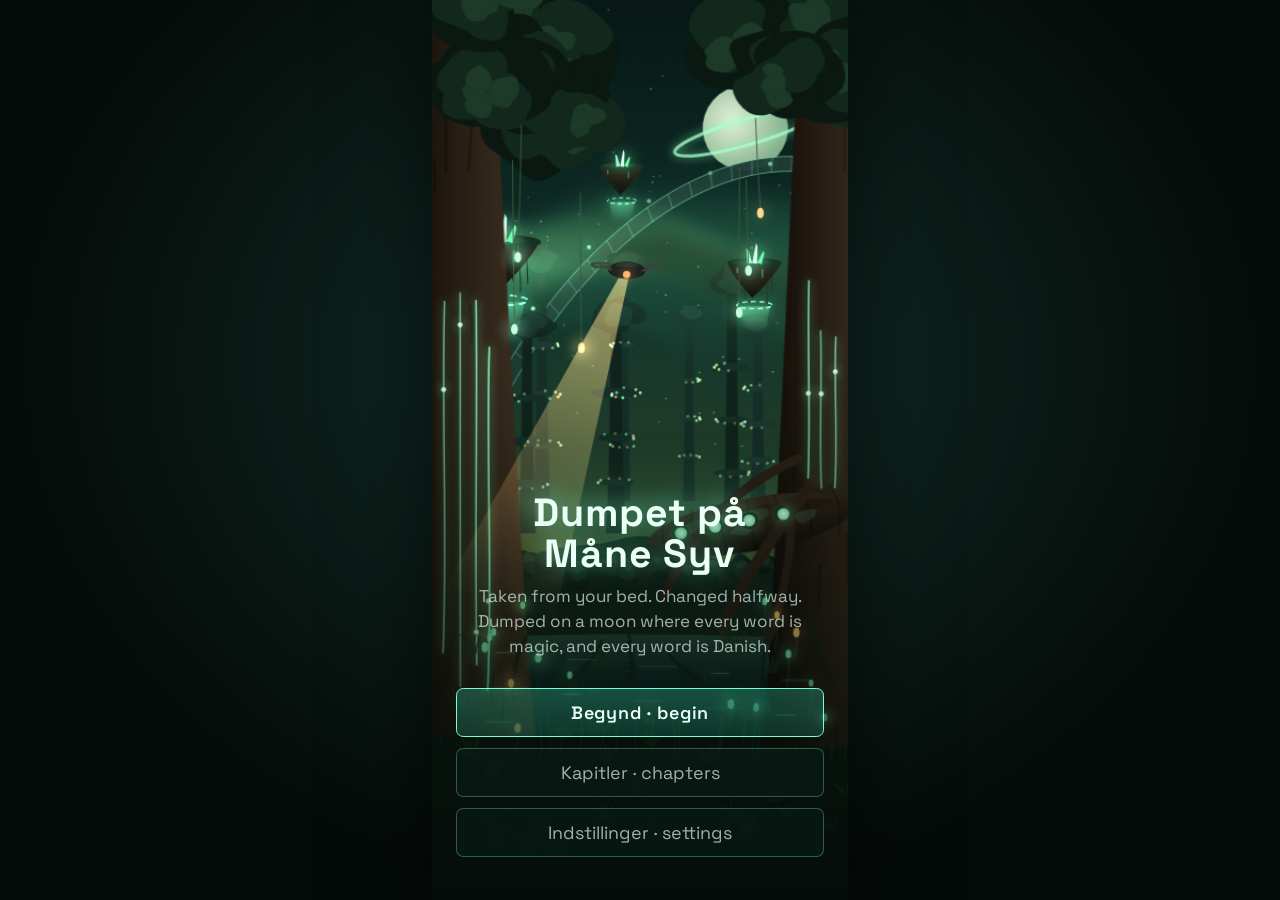
==== ny/index.html @ 755c35b2 "Put the original game back at the main address; the new version moves to ny/ Co-Authored-By: Claude " ====
<!doctype html>
<html lang="en">
<head>
<meta charset="utf-8">
<meta name="viewport" content="width=device-width, initial-scale=1, viewport-fit=cover, user-scalable=no">
<meta name="theme-color" content="#0b1712">
<title>Dumpet på Måne Syv</title>
<link rel="manifest" href="manifest.webmanifest">
<link rel="icon" href="icon.svg">
<link rel="stylesheet" href="css/game.css">
</head>
<body>
<div id="app">
  <div id="stage">
    <canvas id="cv" aria-label="The game world" role="img"></canvas>
    <div id="ui">
      <div id="hud" hidden>
        <button id="bMenu" class="hb" aria-label="Menu"><span></span><span></span><span></span></button>
        <div id="where"></div>
        <div id="kraft" title="Ordkraft: word power"><b>ORDKRAFT</b><i><u></u></i></div>
        <button id="bBook" class="hb txt" aria-label="Word book">Ord</button>
      </div>
      <div id="panel" hidden></div>
      <div id="sheet" hidden></div>
      <div id="gl" hidden></div>
      <div id="tip" hidden></div>
      <div id="title" hidden></div>
    </div>
  </div>
</div>
<script src="js/art.js"></script>
<script src="js/engine.js"></script>
<script src="js/games.js"></script>
<script src="js/k1a1.js"></script>
<script>
  if ('serviceWorker' in navigator) navigator.serviceWorker.register('sw.js').catch(() => {});
  E.boot();
</script>
</body>
</html>
---- ny/css/game.css ----
@font-face { font-family: "Space Grotesk"; src: url(../fonts/space-grotesk-latin-400-normal.woff2) format("woff2"); font-weight: 400; font-display: swap; }
@font-face { font-family: "Space Grotesk"; src: url(../fonts/space-grotesk-latin-500-normal.woff2) format("woff2"); font-weight: 500; font-display: swap; }
@font-face { font-family: "Space Grotesk"; src: url(../fonts/space-grotesk-latin-600-normal.woff2) format("woff2"); font-weight: 600; font-display: swap; }
@font-face { font-family: "Space Grotesk"; src: url(../fonts/space-grotesk-latin-700-normal.woff2) format("woff2"); font-weight: 700; font-display: swap; }
@font-face { font-family: "Fraunces"; src: url(../fonts/fraunces-latin-400-italic.woff2) format("woff2"); font-style: italic; font-weight: 400; font-display: swap; }

:root {
  --s: 1;
  --ink: #eafff6;
  --ink2: rgba(214, 240, 228, .72);
  --dim: rgba(190, 225, 210, .5);
  --teal: #7affcf;
  --teal2: #2fd9a8;
  --amber: #ffd38a;
  --bad: #ff9a6a;
  --glass: rgba(8, 26, 21, .86);
  --glass2: rgba(16, 46, 40, .9);
  --line: rgba(140, 255, 215, .55);
}
* { box-sizing: border-box; -webkit-tap-highlight-color: transparent; }
html, body { margin: 0; height: 100%; background: #06100c; overflow: hidden; }
body { font-family: "Space Grotesk", system-ui, sans-serif; color: var(--ink); overscroll-behavior: none; touch-action: manipulation; }
button { font: inherit; color: inherit; cursor: pointer; }
#app { position: fixed; inset: 0; display: grid; place-items: center; background: radial-gradient(ellipse at 50% 40%, #12302a, #050b08 70%); }
#stage { position: relative; width: 390px; height: 844px; overflow: hidden; box-shadow: 0 0 80px rgba(0, 0, 0, .6); }
#cv { position: absolute; inset: 0; width: 100%; height: 100%; display: block; }
#ui { position: absolute; inset: 0; font-size: calc(16px * var(--s)); pointer-events: none; }
#ui > * { pointer-events: auto; }
[hidden] { display: none !important; }

/* ---------- HUD */
#hud { position: absolute; top: 0; left: 0; right: 0; display: flex; align-items: center; gap: .5em; padding: max(.6em, env(safe-area-inset-top)) .7em .5em; background: linear-gradient(rgba(4, 12, 9, .7), rgba(4, 12, 9, 0)); }
.hb { min-width: 2.75em; height: 2.75em; border: 1px solid var(--line); background: rgba(6, 20, 16, .7); border-radius: .5em; display: grid; place-items: center; padding: 0 .6em; }
.hb span { display: block; width: 1.1em; height: 2px; background: var(--ink); margin: 2px 0; }
#bMenu { display: flex; flex-direction: column; justify-content: center; }
.hb.txt { font-weight: 600; font-size: .85em; letter-spacing: .06em; }
#where { flex: 1; font-size: .72em; letter-spacing: .08em; text-transform: uppercase; color: var(--ink2); white-space: nowrap; overflow: hidden; text-overflow: ellipsis; }
#kraft { width: 7.6em; white-space: nowrap; font-size: .62em; color: var(--teal); letter-spacing: .1em; }
#kraft b { display: block; font-weight: 600; margin-bottom: .3em; }
#kraft i { display: block; height: .55em; border: 1px solid var(--line); border-radius: 1em; overflow: hidden; }
#kraft u { display: block; height: 100%; width: 0; background: linear-gradient(90deg, var(--teal2), var(--teal)); box-shadow: 0 0 10px var(--teal); transition: width .6s; }

/* ---------- the panel */
#panel { position: absolute; left: .6em; right: .6em; bottom: max(.7em, env(safe-area-inset-bottom)); max-height: 62%; overflow-y: auto; padding: 1em 1.05em .9em; background: var(--glass); border-radius: .5em; backdrop-filter: blur(6px); -webkit-backdrop-filter: blur(6px); box-shadow: 0 0 24px rgba(0, 0, 0, .45); }
#panel::before, #panel::after, #sheet .card::before, #sheet .card::after { content: ""; position: absolute; width: 1.1em; height: 1.1em; border: 2px solid var(--teal); pointer-events: none; }
#panel::before, #sheet .card::before { left: -1px; top: -1px; border-right: 0; border-bottom: 0; border-radius: .5em 0 0 0; }
#panel::after, #sheet .card::after { right: -1px; bottom: -1px; border-left: 0; border-top: 0; border-radius: 0 0 .5em 0; }
#panel.night { box-shadow: 0 0 24px rgba(125, 255, 176, .25); }
.pop { animation: pop .35s ease-out both; }
@keyframes pop { from { opacity: 0; transform: translateY(.4em); } }
.who { font-size: .72em; font-weight: 600; letter-spacing: .14em; text-transform: uppercase; color: var(--teal); margin: 0 0 .35em; display: flex; align-items: center; gap: .5em; }
.who small { font-weight: 400; letter-spacing: .04em; text-transform: none; color: var(--dim); }
.alien .who { color: var(--amber); }
.da { font-size: 1.28em; line-height: 1.32; margin: 0 0 .3em; font-weight: 500; }
.enl { font-size: 1.05em; line-height: 1.4; margin: 0 0 .3em; color: #fff3df; }
.trans { font-size: .9em; color: var(--ink2); margin: .2em 0 .4em; font-style: italic; }
.think { font-family: "Fraunces", Georgia, serif; font-style: italic; color: #e8dcc0; font-size: 1.02em; line-height: 1.42; margin: .35em 0; }
.think::before { content: "· "; color: var(--amber); font-style: normal; }
.narr { color: var(--ink2); line-height: 1.45; margin: .35em 0; font-size: .98em; }
.narr b { color: var(--ink); }
.tools { display: flex; gap: .45em; margin: .2em 0 .1em; }
.mini { border: 1px solid var(--line); background: rgba(20, 60, 50, .6); border-radius: 2em; padding: .25em .75em; font-size: .78em; color: var(--teal); }
.row { display: flex; gap: .55em; flex-wrap: wrap; margin-top: .7em; align-items: center; }
.row.end { justify-content: flex-end; }
.go { border: 1px solid var(--teal); background: linear-gradient(rgba(60, 220, 180, .28), rgba(30, 140, 110, .3)); border-radius: .4em; padding: .62em 1.1em; font-weight: 600; letter-spacing: .04em; min-height: 2.75em; }
.go.next { margin-left: auto; display: block; min-width: 4.4em; }
.ghost { border: 1px solid rgba(140, 255, 215, .3); background: rgba(10, 30, 25, .5); border-radius: .4em; padding: .55em .9em; min-height: 2.75em; color: var(--ink2); }
.opts { display: grid; gap: .5em; margin-top: .6em; }
.opts button { text-align: left; border: 1px solid var(--line); background: rgba(16, 46, 40, .7); border-radius: .45em; padding: .7em .9em; line-height: 1.3; min-height: 2.75em; }
.opts button:active, .go:active, .chip:active { transform: scale(.98); }
.opts button.right { border-color: var(--teal); background: rgba(60, 220, 180, .25); }
.opts button.wrong { border-color: var(--bad); background: rgba(255, 140, 90, .18); }
.opts button[lang=da] { font-size: 1.08em; }

/* tappable Danish words */
[data-w] { cursor: pointer; border-bottom: 1px dotted rgba(122, 255, 207, .35); }
[data-w].new { color: #bff7e4; border-bottom: 1px dashed var(--teal); }
#gl { position: absolute; z-index: 30; max-width: 15em; padding: .6em .75em; background: #0e2a22; border: 1px solid var(--teal); border-radius: .45em; box-shadow: 0 6px 24px rgba(0, 0, 0, .5); font-size: .9em; line-height: 1.35; }
#gl b { font-size: 1.1em; margin-right: .4em; }
#gl .n { color: var(--dim); font-size: .85em; margin-top: .25em; }
#tip { position: absolute; top: 4.4em; left: 50%; transform: translateX(-50%); max-width: 90%; background: rgba(8, 26, 21, .95); border: 1px solid var(--line); border-radius: .5em; padding: .55em .9em; font-size: .88em; z-index: 40; text-align: center; }

/* composing an answer */
.ask { margin-bottom: .5em; }
.slot { min-height: 2.9em; border: 1px dashed rgba(140, 255, 215, .4); border-radius: .45em; padding: .35em; display: flex; flex-wrap: wrap; gap: .35em; align-items: center; }
.slot .ph { color: var(--dim); font-size: .85em; padding: 0 .3em; }
.chips { display: flex; flex-wrap: wrap; gap: .4em; margin-top: .55em; }
.chip { border: 1px solid rgba(140, 255, 215, .45); background: rgba(20, 60, 50, .75); border-radius: .4em; padding: .42em .7em; font-size: 1em; min-height: 2.4em; }
.chip.used { opacity: .3; }
.chip.hot { border-color: var(--amber); }
.tools2 { display: flex; gap: .45em; margin-top: .6em; flex-wrap: wrap; }
.tools2 button { flex: 1; min-width: 4em; }
.write { width: 100%; margin-top: .55em; font: inherit; font-size: 1.05em; color: var(--ink); background: rgba(4, 16, 12, .8); border: 1px solid var(--line); border-radius: .4em; padding: .6em .7em; }
textarea.write { min-height: 7.5em; resize: vertical; line-height: 1.4; }
.mine { margin: 0 0 .55em; padding: .45em .7em; border-left: 3px solid var(--amber); background: rgba(255, 211, 138, .07); border-radius: 0 .4em .4em 0; }
.mine .who { color: var(--amber); }
.mine .da { font-size: 1.1em; }
.fb { margin: .5em 0 .2em; padding: .5em .7em; border-radius: .4em; background: rgba(60, 220, 180, .12); border: 1px solid rgba(60, 220, 180, .4); }
.fb.bad { background: rgba(255, 140, 90, .1); border-color: rgba(255, 140, 90, .45); }
.gain { color: var(--teal); font-size: .82em; margin: .3em 0 0; }

/* ---------- full sheets: games, menu, word book */
#sheet { position: absolute; inset: 0; z-index: 20; display: flex; flex-direction: column; justify-content: flex-end; padding: 4.2em .6em max(.7em, env(safe-area-inset-bottom)); }
#sheet.mid { justify-content: center; }
#sheet.dim { background: rgba(2, 8, 6, .55); }
#sheet .card { position: relative; background: var(--glass); border-radius: .5em; padding: 1em 1.05em; max-height: 100%; overflow-y: auto; backdrop-filter: blur(6px); -webkit-backdrop-filter: blur(6px); }
.lab { font-size: .7em; letter-spacing: .14em; text-transform: uppercase; color: var(--teal); margin: 0 0 .4em; font-weight: 600; display: flex; justify-content: space-between; gap: 1em; }
.lab span { color: var(--dim); font-weight: 400; }
.h { font-size: 1.25em; font-weight: 600; margin: .1em 0 .4em; }
.meter { height: .4em; border-radius: 1em; background: rgba(140, 255, 215, .15); overflow: hidden; margin: .4em 0 .6em; }
.meter i { display: block; height: 100%; background: linear-gradient(90deg, var(--amber), var(--bad)); transition: width .1s linear; }
.big { font-size: 1.6em; font-weight: 600; text-align: center; margin: .3em 0; }
.center { text-align: center; }
.hint { color: var(--dim); font-size: .85em; line-height: 1.4; }
.pill { display: inline-block; padding: .1em .55em; border-radius: 1em; border: 1px solid var(--line); font-size: .78em; color: var(--teal); }
.forge { display: grid; grid-template-columns: repeat(3, 1fr); gap: .5em; margin-top: .7em; }
.forge button { min-height: 4.4em; border: 1px solid var(--line); background: rgba(16, 46, 40, .75); border-radius: .5em; font-weight: 600; font-size: 1.05em; line-height: 1.2; padding: .4em; }
.forge button small { display: block; font-weight: 400; font-size: .7em; color: var(--dim); margin-top: .2em; }
.card .verb { font-size: 2em; text-align: center; font-weight: 600; margin: .3em 0 .1em; letter-spacing: .02em; }
.shards { display: flex; gap: .3em; justify-content: center; margin: .3em 0; }
.shards i { width: 1.1em; height: 1.4em; clip-path: polygon(50% 0, 100% 40%, 70% 100%, 30% 100%, 0 40%); background: rgba(140, 255, 215, .18); }
.shards i.on { background: var(--teal); box-shadow: 0 0 10px var(--teal); }
.memory { border: 1px solid rgba(255, 211, 138, .5); background: rgba(255, 211, 138, .07); border-radius: .5em; padding: .7em .8em; margin: .5em 0; }
.memory .who { color: var(--amber); }
.scroll { background: #e8dcbc; color: #3a2a1c; border-radius: .3em; padding: .9em 1em; font-size: 1.02em; line-height: 1.5; box-shadow: inset 0 0 30px rgba(90, 60, 20, .25); }
.scroll [data-w] { border-bottom-color: rgba(90, 60, 30, .4); }
.scroll [data-w].new { color: #1e5a46; border-bottom-color: #2f7a6a; }
.scroll h4 { margin: 0 0 .3em; font-size: .78em; letter-spacing: .1em; color: #8a5a36; text-transform: uppercase; }
.keys { display: grid; grid-template-columns: repeat(3, 1fr); gap: .5em; margin-top: .7em; }
.keys button { border: 1px solid var(--line); background: rgba(16, 46, 40, .8); border-radius: .5em; padding: .55em .3em; min-height: 4.2em; display: flex; flex-direction: column; align-items: center; gap: .3em; font-weight: 600; }
.keys svg { width: 1.6em; height: 1.6em; }
.frag { font-size: 1.25em; text-align: center; margin: .5em 0; line-height: 1.35; }
.frag .gap { display: inline-block; min-width: 5.5em; border-bottom: 2px solid var(--amber); color: var(--amber); }
.order { display: flex; flex-wrap: wrap; gap: .4em; }
.checks { list-style: none; margin: .5em 0; padding: 0; display: grid; gap: .3em; font-size: .9em; }
.checks li::before { content: "○"; margin-right: .5em; color: var(--dim); }
.checks li.ok { color: var(--teal); }
.checks li.ok::before { content: "●"; color: var(--teal); }
.act { display: grid; grid-template-columns: repeat(2, 1fr); gap: .5em; margin-top: .6em; }
.act button { min-height: 3.4em; border: 1px solid var(--line); background: rgba(16, 46, 40, .8); border-radius: .5em; font-weight: 600; font-size: 1em; }
.whisper { font-size: 1.5em; text-align: center; min-height: 1.6em; font-weight: 600; color: var(--teal); text-shadow: 0 0 12px rgba(122, 255, 207, .6); }

/* menu, title, word book */
.menu h2 { margin: .1em 0 .6em; font-size: 1.15em; }
.menu .sec { margin: .7em 0 .3em; font-size: .7em; letter-spacing: .14em; color: var(--teal); text-transform: uppercase; }
.menu button.item { display: flex; justify-content: space-between; width: 100%; text-align: left; border: 1px solid rgba(140, 255, 215, .3); background: rgba(16, 46, 40, .6); border-radius: .45em; padding: .7em .85em; margin: .35em 0; min-height: 2.9em; align-items: center; }
.menu button.item[disabled] { opacity: .4; }
.menu button.item small { color: var(--dim); }
.set { display: flex; align-items: center; justify-content: space-between; gap: 1em; margin: .55em 0; font-size: .92em; }
.set input[type=range] { flex: 1; max-width: 10em; accent-color: var(--teal2); }
.book { display: grid; gap: .25em; font-size: .95em; }
.book div { display: flex; justify-content: space-between; gap: 1em; padding: .35em .1em; border-bottom: 1px solid rgba(140, 255, 215, .12); }
.book i { color: var(--ink2); font-style: normal; text-align: right; }
#title { position: absolute; inset: 0; z-index: 25; display: flex; flex-direction: column; align-items: center; justify-content: flex-end; padding: 2em 1.4em max(2.2em, env(safe-area-inset-bottom)); background: linear-gradient(rgba(0, 0, 0, 0) 40%, rgba(2, 10, 7, .85)); text-align: center; }
#title h1 { margin: 0; font-size: 2.3em; font-weight: 700; letter-spacing: .02em; text-shadow: 0 0 24px rgba(122, 255, 207, .6); line-height: 1.05; }
#title p { color: var(--ink2); margin: .6em 0 1.4em; line-height: 1.45; }
#title .go, #title .ghost { width: 100%; margin: .3em 0; font-size: 1.05em; }
.endcard { text-align: center; padding: .6em 0; }
.endcard .h { font-size: 1.4em; }

.stones { display: grid; grid-template-columns: repeat(2, 1fr); gap: .5em; margin-top: .6em; }
.stones .st { display: flex; align-items: center; gap: .3em; border: 1px solid rgba(140, 255, 215, .3); border-radius: .6em; padding: .25em .35em .25em .2em; background: rgba(16, 46, 40, .6); transition: border-color .3s, box-shadow .3s; }
.stones .st.on { border-color: var(--teal); box-shadow: 0 0 16px rgba(122, 255, 207, .45); }
.stones .st > button:first-child { flex: 1; min-height: 2.8em; border: 0; background: none; font-weight: 600; font-size: 1.15em; border-radius: .4em; }
.keys button span { font-size: .95em; }
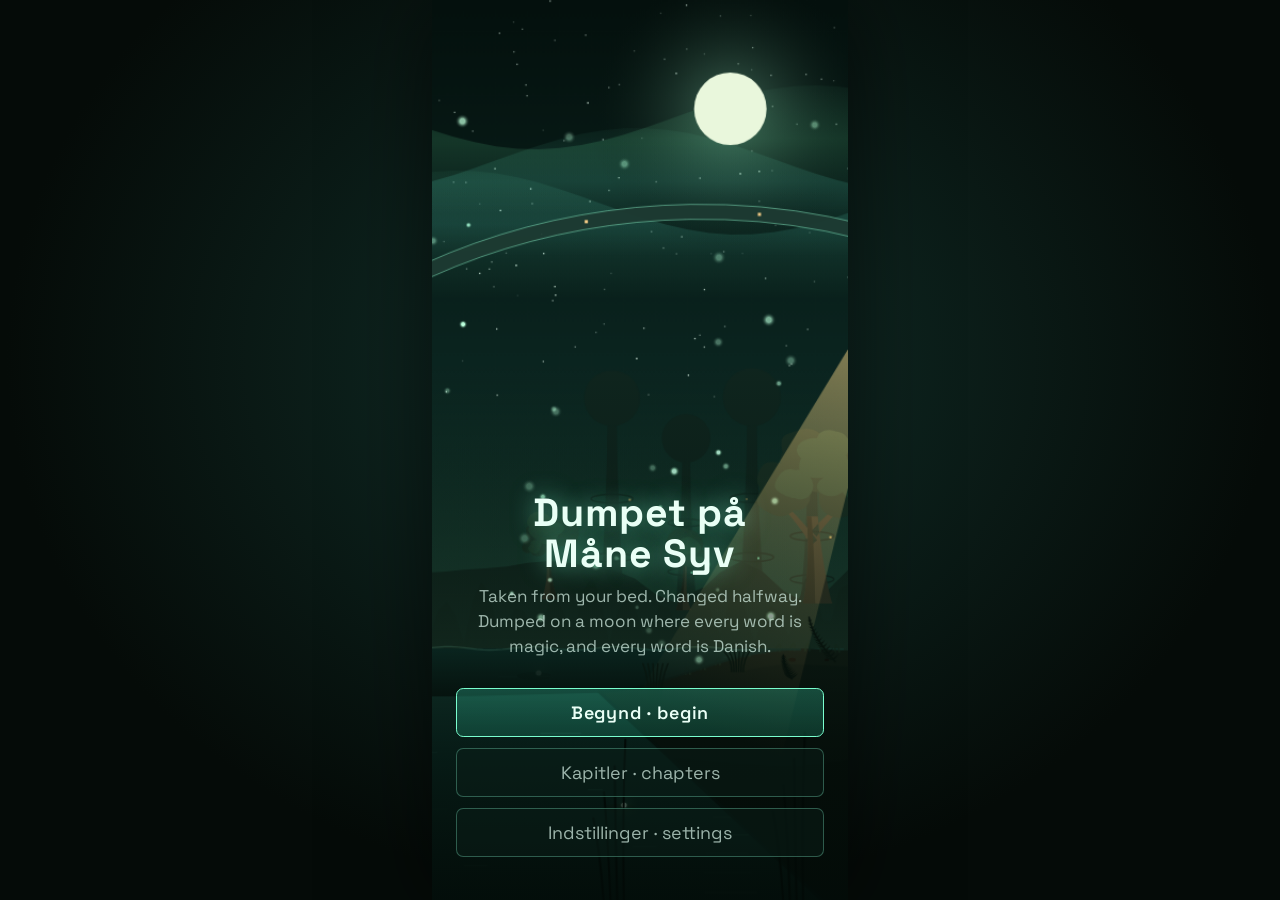
==== commit 5d169a53: "New version (ny/): walk through the world, a man or a woman, real shuffling, bug fixes - Outdoors is" ====
--- a/ny/index.html
+++ b/ny/index.html
@@ -2,7 +2,7 @@
 <html lang="en">
 <head>
 <meta charset="utf-8">
-<meta name="viewport" content="width=device-width, initial-scale=1, viewport-fit=cover, user-scalable=no">
+<meta name="viewport" content="width=device-width, initial-scale=1, viewport-fit=cover, user-scalable=no, interactive-widget=resizes-visual">
 <meta name="theme-color" content="#0b1712">
 <title>Dumpet på Måne Syv</title>
 <link rel="manifest" href="manifest.webmanifest">
@@ -20,16 +20,23 @@
         <div id="kraft" title="Ordkraft: word power"><b>ORDKRAFT</b><i><u></u></i></div>
         <button id="bBook" class="hb txt" aria-label="Word book">Ord</button>
       </div>
+      <div id="goal" hidden></div>
+      <div id="pad" hidden>
+        <button id="pL" aria-label="Walk left">◀</button><button id="pR" aria-label="Walk right">▶</button><button id="pJ" aria-label="Jump">▲</button>
+      </div>
+      <div id="wordpop" hidden></div>
       <div id="panel" hidden></div>
       <div id="sheet" hidden></div>
       <div id="gl" hidden></div>
       <div id="tip" hidden></div>
       <div id="title" hidden></div>
+      <div id="modal" hidden></div>
     </div>
   </div>
 </div>
 <script src="js/art.js"></script>
 <script src="js/engine.js"></script>
+<script src="js/world.js"></script>
 <script src="js/games.js"></script>
 <script src="js/k1a1.js"></script>
 <script>
--- a/ny/css/game.css
+++ b/ny/css/game.css
@@ -163,3 +163,23 @@
 .stones .st.on { border-color: var(--teal); box-shadow: 0 0 16px rgba(122, 255, 207, .45); }
 .stones .st > button:first-child { flex: 1; min-height: 2.8em; border: 0; background: none; font-weight: 600; font-size: 1.15em; border-radius: .4em; }
 .keys button span { font-size: .95em; }
+
+/* ---------- walking */
+#pad { position: absolute; left: 0; right: 0; bottom: max(1.1em, env(safe-area-inset-bottom)); display: flex; gap: .8em; padding: 0 1.1em; pointer-events: none; z-index: 5; }
+#pad button { pointer-events: auto; width: 4.4em; height: 4.4em; border-radius: 50%; border: 1.5px solid var(--line); background: rgba(6, 20, 16, .55); backdrop-filter: blur(4px); -webkit-backdrop-filter: blur(4px); font-size: 1.05em; color: var(--ink); touch-action: none; user-select: none; -webkit-user-select: none; -webkit-touch-callout: none; }
+#pad button.down { background: rgba(60, 220, 180, .35); border-color: var(--teal); }
+#pad #pJ { margin-left: auto; }
+#goal { position: absolute; top: 4.1em; left: 50%; transform: translateX(-50%); max-width: 86%; padding: .45em .9em; border-radius: 2em; background: rgba(6, 20, 16, .62); border: 1px solid rgba(140, 255, 215, .35); font-size: .82em; color: var(--ink2); text-align: center; pointer-events: none; }
+#wordpop { position: absolute; top: 34%; left: 50%; transform: translate(-50%, -50%); padding: .6em 1.1em; border-radius: .6em; background: rgba(8, 30, 24, .85); border: 1px solid var(--teal); text-align: center; pointer-events: none; z-index: 6; box-shadow: 0 0 24px rgba(122, 255, 207, .35); }
+#wordpop b { display: block; font-size: 1.5em; color: #eafff6; text-shadow: 0 0 12px rgba(122, 255, 207, .7); }
+#wordpop span { font-size: .85em; color: var(--ink2); }
+#wordpop.show { animation: wp 2.6s ease-out both; }
+@keyframes wp { 0% { opacity: 0; transform: translate(-50%, -30%) scale(.9); } 12% { opacity: 1; transform: translate(-50%, -50%) scale(1); } 80% { opacity: 1; } 100% { opacity: 0; transform: translate(-50%, -70%); } }
+/* ---------- menus on their own layer */
+#modal { position: absolute; inset: 0; z-index: 35; display: flex; flex-direction: column; justify-content: center; padding: 4.2em .6em max(.7em, env(safe-area-inset-bottom)); background: rgba(2, 8, 6, .6); }
+#modal .card { position: relative; background: var(--glass); border-radius: .5em; padding: 1em 1.05em; max-height: 100%; overflow-y: auto; backdrop-filter: blur(6px); -webkit-backdrop-filter: blur(6px); }
+#modal .card::before, #modal .card::after { content: ""; position: absolute; width: 1.1em; height: 1.1em; border: 2px solid var(--teal); pointer-events: none; }
+#modal .card::before { left: -1px; top: -1px; border-right: 0; border-bottom: 0; border-radius: .5em 0 0 0; }
+#modal .card::after { right: -1px; bottom: -1px; border-left: 0; border-top: 0; border-radius: 0 0 .5em 0; }
+/* the keyboard pushes the answer panel up instead of covering it */
+#panel, #sheet { margin-bottom: var(--kb, 0px); }
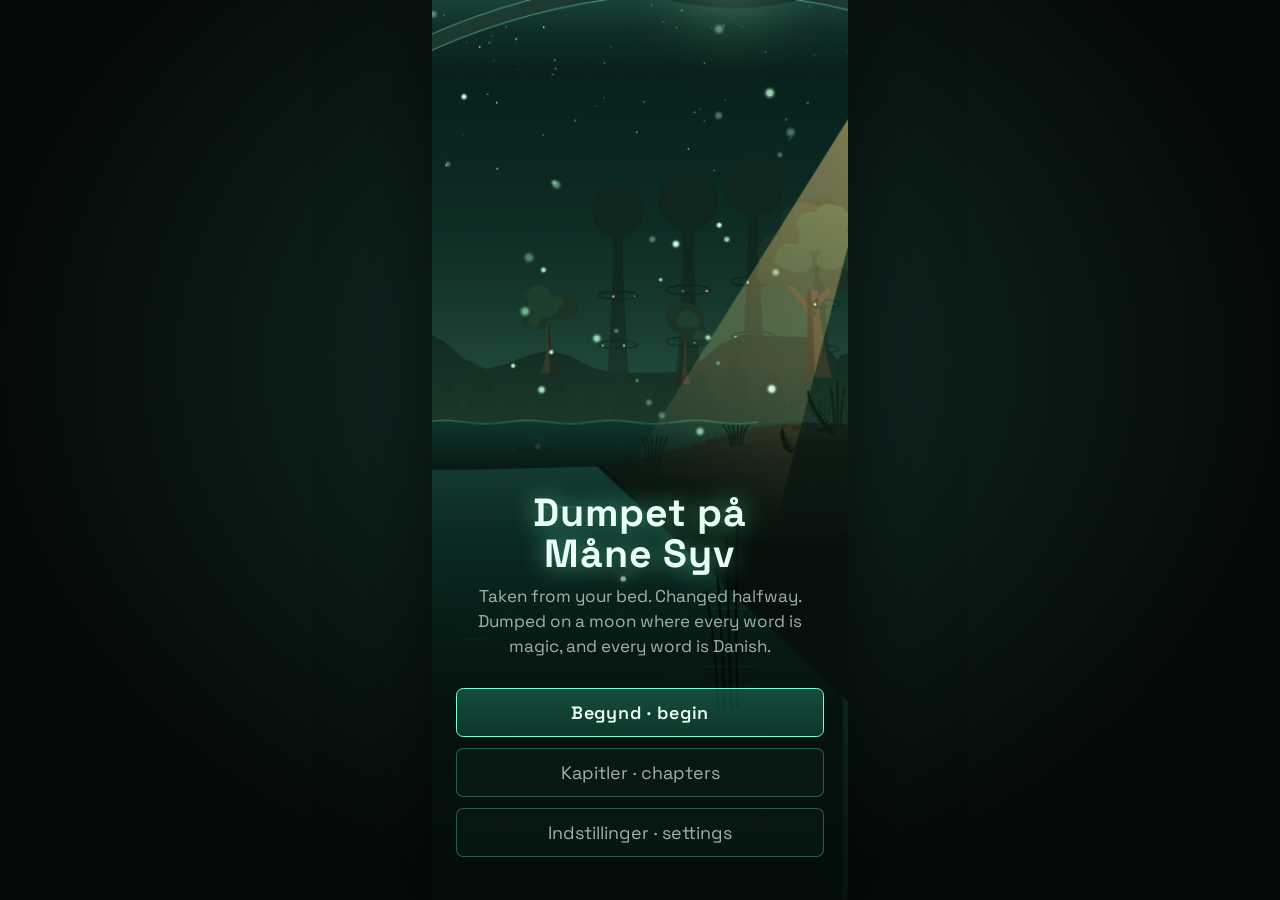
==== commit 8d6889a2: "ny: Kapitel 1 complete (Afsnit 2 and 3) Co-Authored-By: Claude Opus 5.5 <noreply@anthropic.com> Clau" ====
--- a/ny/index.html
+++ b/ny/index.html
@@ -21,6 +21,7 @@
         <button id="bBook" class="hb txt" aria-label="Word book">Ord</button>
       </div>
       <div id="goal" hidden></div>
+      <button id="here" class="go" hidden>Her ▸</button>
       <div id="pad" hidden>
         <button id="pL" aria-label="Walk left">◀</button><button id="pR" aria-label="Walk right">▶</button><button id="pJ" aria-label="Jump">▲</button>
       </div>
@@ -38,7 +39,10 @@
 <script src="js/engine.js"></script>
 <script src="js/world.js"></script>
 <script src="js/games.js"></script>
+<script src="js/games2.js"></script>
 <script src="js/k1a1.js"></script>
+<script src="js/k1a2.js"></script>
+<script src="js/k1a3.js"></script>
 <script>
   if ('serviceWorker' in navigator) navigator.serviceWorker.register('sw.js').catch(() => {});
   E.boot();
--- a/ny/css/game.css
+++ b/ny/css/game.css
@@ -55,7 +55,8 @@
 .enl { font-size: 1.05em; line-height: 1.4; margin: 0 0 .3em; color: #fff3df; }
 .trans { font-size: .9em; color: var(--ink2); margin: .2em 0 .4em; font-style: italic; }
 .think { font-family: "Fraunces", Georgia, serif; font-style: italic; color: #e8dcc0; font-size: 1.02em; line-height: 1.42; margin: .35em 0; }
-.think::before { content: "· "; color: var(--amber); font-style: normal; }
+.think .q { font-style: normal; color: #f3e6c4; }
+.think::before { content: "You think: "; color: var(--amber); font-style: normal; font-family: "Space Grotesk", sans-serif; font-size: .78em; letter-spacing: .05em; text-transform: uppercase; }
 .narr { color: var(--ink2); line-height: 1.45; margin: .35em 0; font-size: .98em; }
 .narr b { color: var(--ink); }
 .tools { display: flex; gap: .45em; margin: .2em 0 .1em; }
@@ -73,7 +74,7 @@
 .opts button[lang=da] { font-size: 1.08em; }
 
 /* tappable Danish words */
-[data-w] { cursor: pointer; border-bottom: 1px dotted rgba(122, 255, 207, .35); }
+[data-w] { cursor: pointer; border-bottom: 1px dotted rgba(122, 255, 207, .35); padding: .18em 0; -webkit-tap-highlight-color: rgba(122, 255, 207, .18); }
 [data-w].new { color: #bff7e4; border-bottom: 1px dashed var(--teal); }
 #gl { position: absolute; z-index: 30; max-width: 15em; padding: .6em .75em; background: #0e2a22; border: 1px solid var(--teal); border-radius: .45em; box-shadow: 0 6px 24px rgba(0, 0, 0, .5); font-size: .9em; line-height: 1.35; }
 #gl b { font-size: 1.1em; margin-right: .4em; }
@@ -169,7 +170,9 @@
 #pad button { pointer-events: auto; width: 4.4em; height: 4.4em; border-radius: 50%; border: 1.5px solid var(--line); background: rgba(6, 20, 16, .55); backdrop-filter: blur(4px); -webkit-backdrop-filter: blur(4px); font-size: 1.05em; color: var(--ink); touch-action: none; user-select: none; -webkit-user-select: none; -webkit-touch-callout: none; }
 #pad button.down { background: rgba(60, 220, 180, .35); border-color: var(--teal); }
 #pad #pJ { margin-left: auto; }
-#goal { position: absolute; top: 4.1em; left: 50%; transform: translateX(-50%); max-width: 86%; padding: .45em .9em; border-radius: 2em; background: rgba(6, 20, 16, .62); border: 1px solid rgba(140, 255, 215, .35); font-size: .82em; color: var(--ink2); text-align: center; pointer-events: none; }
+#here { position: absolute; bottom: calc(max(1.3em, env(safe-area-inset-bottom)) + 6.1em); white-space: nowrap; left: 50%; transform: translateX(-50%); z-index: 6; padding: .7em 1.3em; animation: popc .35s ease-out; }
+@keyframes popc { from { opacity: 0; transform: translate(-50%, .4em); } }
+#goal { position: absolute; bottom: calc(max(1.3em, env(safe-area-inset-bottom)) + 6.4em); left: 50%; transform: translateX(-50%); max-width: 86%; padding: .45em .9em; border-radius: 2em; background: rgba(6, 20, 16, .62); border: 1px solid rgba(140, 255, 215, .35); font-size: .82em; color: var(--ink2); text-align: center; pointer-events: none; }
 #wordpop { position: absolute; top: 34%; left: 50%; transform: translate(-50%, -50%); padding: .6em 1.1em; border-radius: .6em; background: rgba(8, 30, 24, .85); border: 1px solid var(--teal); text-align: center; pointer-events: none; z-index: 6; box-shadow: 0 0 24px rgba(122, 255, 207, .35); }
 #wordpop b { display: block; font-size: 1.5em; color: #eafff6; text-shadow: 0 0 12px rgba(122, 255, 207, .7); }
 #wordpop span { font-size: .85em; color: var(--ink2); }
@@ -183,3 +186,35 @@
 #modal .card::after { right: -1px; bottom: -1px; border-left: 0; border-top: 0; border-radius: 0 0 .5em 0; }
 /* the keyboard pushes the answer panel up instead of covering it */
 #panel, #sheet { margin-bottom: var(--kb, 0px); }
+
+/* the microphone is open: speak now */
+button.rec { border-color: #ff8a7a !important; color: #ffd6cf !important; box-shadow: 0 0 0 2px rgba(255, 138, 122, .35), 0 0 18px rgba(255, 138, 122, .35); animation: recp 1.1s ease-in-out infinite; }
+@keyframes recp { 50% { box-shadow: 0 0 0 4px rgba(255, 138, 122, .15), 0 0 26px rgba(255, 138, 122, .5); } }
+
+/* what the phone heard you say */
+.heard { text-align: center; margin: .55em 0 .2em; line-height: 1.45; color: #e8f6ee; }
+.heard .k { color: var(--amber); font-size: .74em; letter-spacing: .06em; text-transform: uppercase; margin-right: .35em; }
+.heard .sub { font-size: .86em; opacity: .8; }
+
+/* where does the little word go? */
+.place { font-size: 1.2em; text-align: center; line-height: 2.1; margin: .5em 0; }
+.place .pw { margin: 0 .05em; }
+.place .pg { display: inline-block; width: 1.5em; height: 1.6em; line-height: 1; vertical-align: middle; border: 1px dashed rgba(255, 211, 138, .55); background: rgba(255, 211, 138, .08); color: var(--amber); border-radius: .35em; padding: 0; font-size: .8em; margin: 0 .12em; }
+.chipw { display: inline-block; border: 1px solid var(--amber); color: var(--amber); border-radius: .35em; padding: 0 .4em; }
+/* which word carries the stress? */
+.stress { display: flex; flex-wrap: wrap; justify-content: center; gap: .4em; margin: .6em 0; }
+.stress button { border: 1px solid var(--line); background: rgba(16, 46, 40, .75); border-radius: .4em; padding: .45em .65em; font-size: 1.1em; min-height: 2.6em; }
+b.str { color: var(--amber); text-decoration: underline; text-underline-offset: .2em; }
+/* the hero's notebook */
+.note { background: #f1e6c8; color: #2a2016; border-radius: .4em; padding: .6em .8em; margin: .3em 0 .6em; font-family: "Fraunces", Georgia, serif; box-shadow: inset 0 0 0 1px rgba(90, 60, 30, .25); }
+.note .nt { font-style: italic; margin: 0 0 .3em; color: #6a4a2a; }
+.note .nr { display: flex; justify-content: space-between; gap: .8em; padding: .25em 0; border-bottom: 1px dashed rgba(90, 60, 30, .25); font-size: .92em; }
+.note .nr b { font-family: "Space Grotesk", sans-serif; font-weight: 600; color: #1e5a46; text-align: right; }
+.note .nr:not(.on) b { color: rgba(90, 60, 30, .45); }
+.note [data-w] { border-bottom-color: rgba(90, 60, 30, .4); }
+.note [data-w].new { color: #1e5a46; }
+/* the crystal meter */
+.cmeter { text-align: center; }
+.mbar { height: .9em; border-radius: .5em; background: rgba(140, 255, 215, .12); overflow: hidden; margin: .6em 0; box-shadow: inset 0 0 0 1px rgba(140, 255, 215, .35); }
+.mbar i { display: block; height: 100%; background: linear-gradient(90deg, #2fd9a8, #bff7e4); box-shadow: 0 0 12px #2fd9a8; transition: width .35s; }
+.mnum { font-size: 2em; font-weight: 600; color: var(--teal); margin: .2em 0; text-shadow: 0 0 14px rgba(122, 255, 207, .6); }
